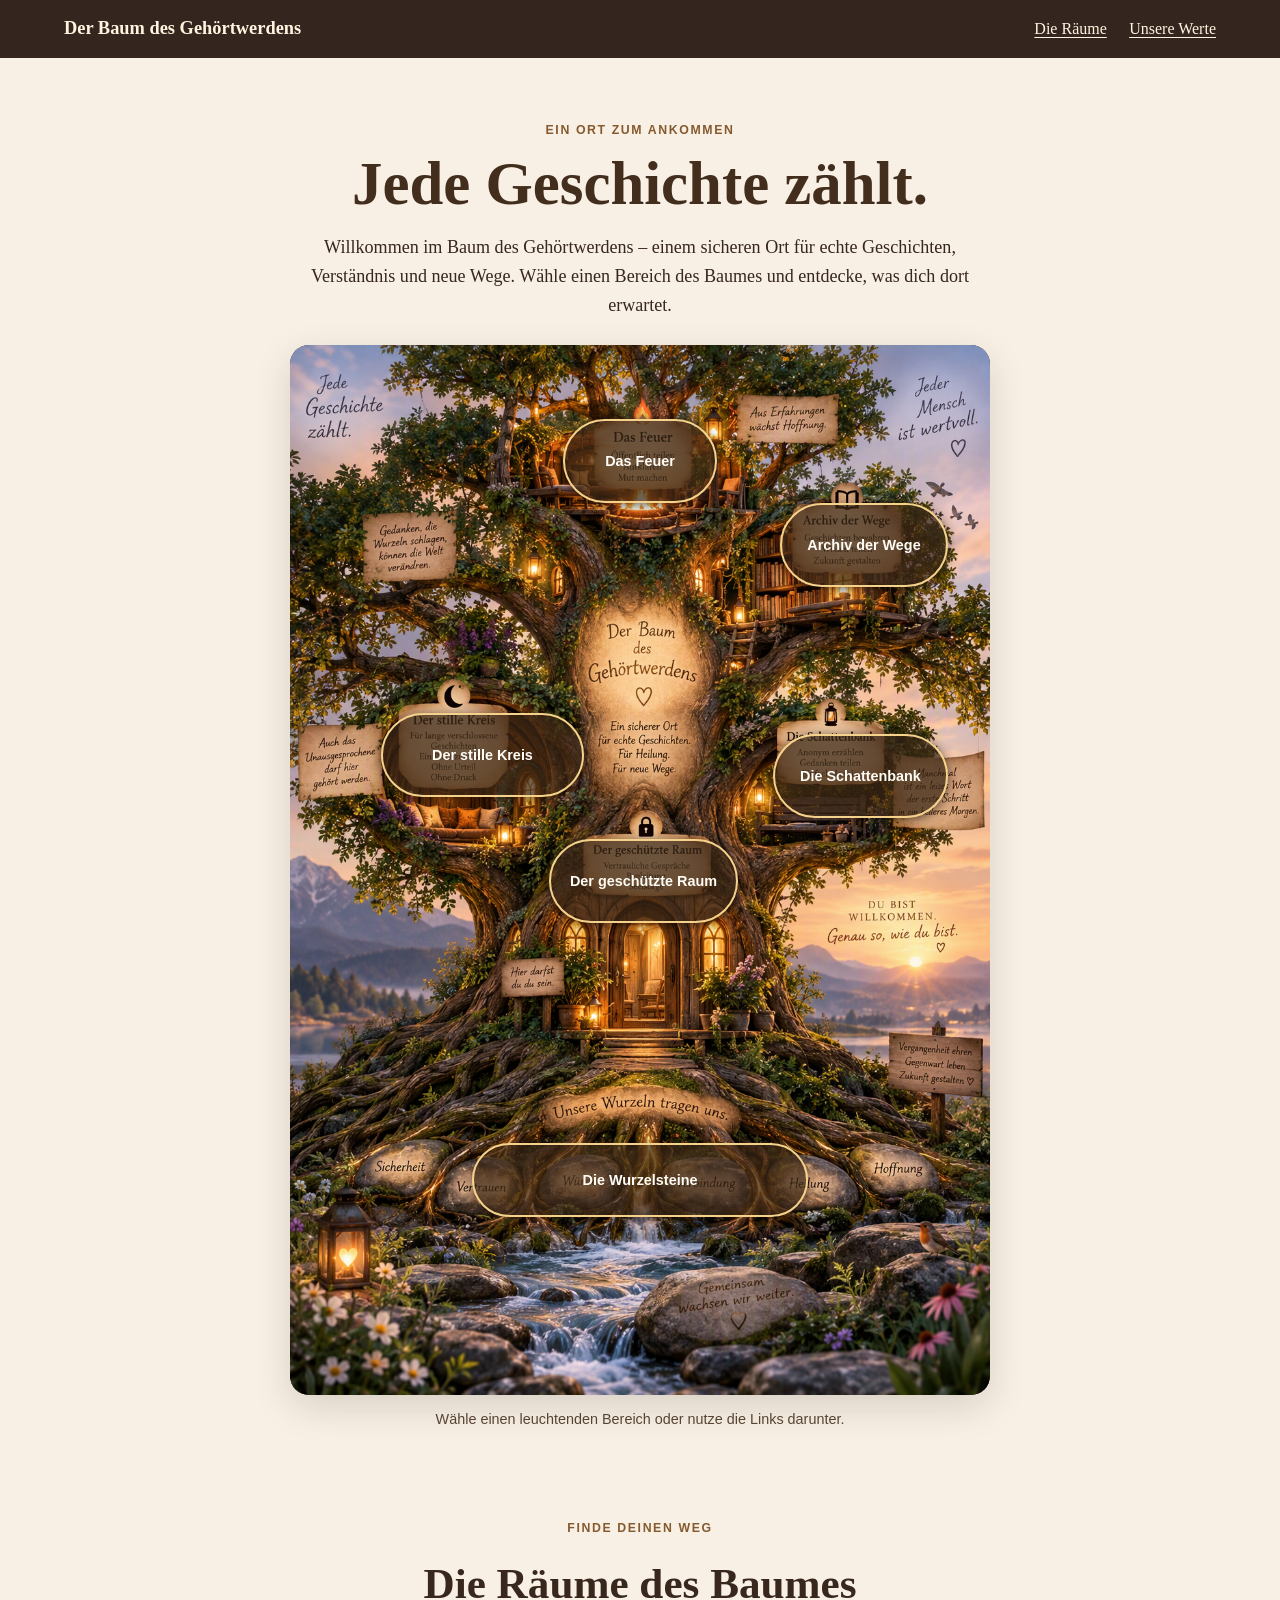
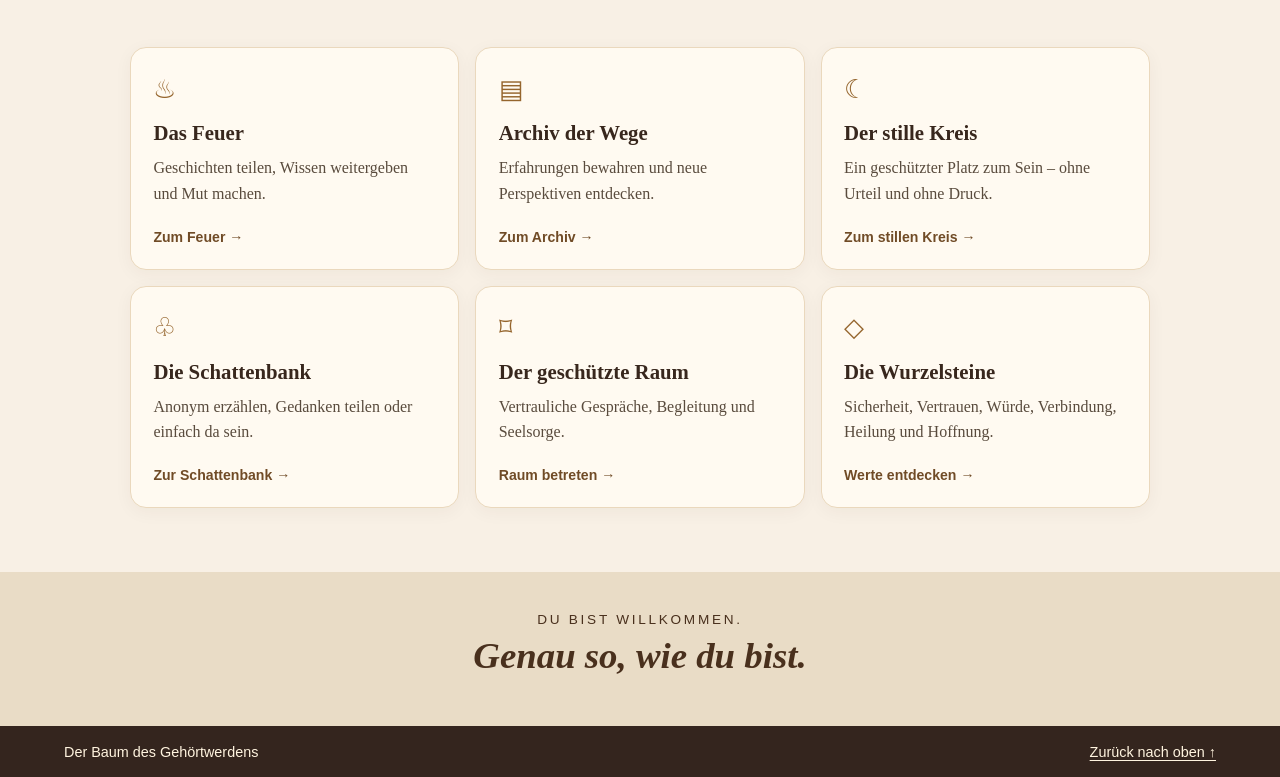
==== index.html @ 28a7c9c2 "Deutsche interaktive Landingpage mit Räumen erstellen" ====
<!doctype html>
<html lang="de">
<head>
  <meta charset="utf-8">
  <meta name="viewport" content="width=device-width, initial-scale=1">
  <meta name="theme-color" content="#3c281c">
  <meta name="description" content="Ein sicherer Ort für echte Geschichten, Heilung und neue Wege. Willkommen im Baum des Gehörtwerdens.">
  <title>Der Baum des Gehörtwerdens – Willkommen</title>
  <link rel="stylesheet" href="styles.css">
  <script src="script.js" defer></script>
</head>
<body>
  <a class="sprunglink" href="#hauptinhalt">Direkt zum Inhalt springen</a>
  <header class="kopf">
    <a class="marke" href="index.html" aria-label="Startseite – Der Baum des Gehörtwerdens">Der Baum des Gehörtwerdens</a>
    <nav aria-label="Hauptnavigation">
      <a href="#raeume">Die Räume</a>
      <a href="wurzelsteine/index.html">Unsere Werte</a>
    </nav>
  </header>
  <main id="hauptinhalt">
    <section class="einstieg" aria-labelledby="seitentitel">
      <p class="willkommen">Ein Ort zum Ankommen</p>
      <h1 id="seitentitel">Jede Geschichte zählt.</h1>
      <p class="einstiegstext">Willkommen im Baum des Gehörtwerdens – einem sicheren Ort für echte Geschichten, Verständnis und neue Wege. Wähle einen Bereich des Baumes und entdecke, was dich dort erwartet.</p>
    </section>

    <section class="baumabschnitt" aria-label="Interaktive Karte des Baumes">
      <div class="baumrahmen">
        <img class="baumbild" src="Baum%20des%20Geh%C3%B6rtwerdens.png" alt="Ein leuchtender alter Baum mit Feuerstelle, Bücherarchiv, gemütlichen Rückzugsorten und Wurzelsteinen an einem Bach. Im Bild stehen einladende Worte über Geschichten, Vertrauen, Heilung und Gemeinschaft.">
        <a class="heisspunkt feuer" href="feuer/index.html" aria-label="Das Feuer – zum Teilen und Aufklären"><span>Das Feuer</span></a>
        <a class="heisspunkt archiv" href="archiv/index.html" aria-label="Archiv der Wege – Geschichten bewahren"><span>Archiv der Wege</span></a>
        <a class="heisspunkt kreis" href="stiller-kreis/index.html" aria-label="Der stille Kreis – ein Platz zum Sein"><span>Der stille Kreis</span></a>
        <a class="heisspunkt schattenbank" href="schattenbank/index.html" aria-label="Die Schattenbank – anonym erzählen"><span>Die Schattenbank</span></a>
        <a class="heisspunkt geschuetzter-raum" href="geschuetzter-raum/index.html" aria-label="Der geschützte Raum – vertrauliche Gespräche"><span>Der geschützte Raum</span></a>
        <a class="heisspunkt wurzeln" href="wurzelsteine/index.html" aria-label="Die Wurzelsteine – unsere gemeinsamen Werte"><span>Die Wurzelsteine</span></a>
      </div>
      <p class="bildhinweis">Wähle einen leuchtenden Bereich oder nutze die Links darunter.</p>
    </section>

    <section class="raeume" id="raeume" aria-labelledby="raeume-titel">
      <p class="willkommen">Finde deinen Weg</p>
      <h2 id="raeume-titel">Die Räume des Baumes</h2>
      <div class="kartenraster">
        <a class="raumkarte" href="feuer/index.html"><span class="symbol" aria-hidden="true">♨</span><h3>Das Feuer</h3><p>Geschichten teilen, Wissen weitergeben und Mut machen.</p><span class="weiter">Zum Feuer <span aria-hidden="true">→</span></span></a>
        <a class="raumkarte" href="archiv/index.html"><span class="symbol" aria-hidden="true">▤</span><h3>Archiv der Wege</h3><p>Erfahrungen bewahren und neue Perspektiven entdecken.</p><span class="weiter">Zum Archiv <span aria-hidden="true">→</span></span></a>
        <a class="raumkarte" href="stiller-kreis/index.html"><span class="symbol" aria-hidden="true">☾</span><h3>Der stille Kreis</h3><p>Ein geschützter Platz zum Sein – ohne Urteil und ohne Druck.</p><span class="weiter">Zum stillen Kreis <span aria-hidden="true">→</span></span></a>
        <a class="raumkarte" href="schattenbank/index.html"><span class="symbol" aria-hidden="true">♧</span><h3>Die Schattenbank</h3><p>Anonym erzählen, Gedanken teilen oder einfach da sein.</p><span class="weiter">Zur Schattenbank <span aria-hidden="true">→</span></span></a>
        <a class="raumkarte" href="geschuetzter-raum/index.html"><span class="symbol" aria-hidden="true">⌑</span><h3>Der geschützte Raum</h3><p>Vertrauliche Gespräche, Begleitung und Seelsorge.</p><span class="weiter">Raum betreten <span aria-hidden="true">→</span></span></a>
        <a class="raumkarte" href="wurzelsteine/index.html"><span class="symbol" aria-hidden="true">◇</span><h3>Die Wurzelsteine</h3><p>Sicherheit, Vertrauen, Würde, Verbindung, Heilung und Hoffnung.</p><span class="weiter">Werte entdecken <span aria-hidden="true">→</span></span></a>
      </div>
    </section>
    <section class="schlusswort" aria-label="Einladung"><p>Du bist willkommen.</p><strong>Genau so, wie du bist.</strong></section>
  </main>
  <footer class="fuss"><p>Der Baum des Gehörtwerdens</p><a href="#hauptinhalt">Zurück nach oben ↑</a></footer>
</body>
</html>
---- styles.css ----
:root{color-scheme:light;--dunkel:#38271d;--braun:#694329;--gold:#d9a85d;--creme:#fff6e8;--papier:#f6ead7;--gruen:#354332;--schatten:0 12px 36px #27170e25}*{box-sizing:border-box}html{scroll-behavior:smooth}body{margin:0;background:#f8f0e5;color:var(--dunkel);font-family:Georgia,'Times New Roman',serif;line-height:1.6}.sprunglink{position:absolute;left:1rem;top:-5rem;background:white;color:#21160f;padding:.7rem 1rem;z-index:20}.sprunglink:focus{top:1rem}.kopf{display:flex;justify-content:space-between;align-items:center;gap:1rem;padding:.9rem clamp(1rem,5vw,4rem);background:#34251e;color:#fff4df}.marke{font-weight:bold;font-size:1.15rem;color:inherit;text-decoration:none}.kopf nav{display:flex;gap:1.4rem}.kopf nav a,.fuss a{color:inherit;text-underline-offset:.2em}.kopf a:focus-visible,.fuss a:focus-visible{outline:3px solid #f1c979;outline-offset:4px}.einstieg{text-align:center;max-width:760px;margin:0 auto;padding:3.2rem 1.25rem 1.6rem}.willkommen{color:#855a2e;letter-spacing:.13em;text-transform:uppercase;font:700 .77rem/1.4 Arial,sans-serif}.einstieg h1{font-size:clamp(2rem,5vw,3.8rem);line-height:1.08;margin:.45rem 0 1rem;color:#432e1e}.einstiegstext{font-size:1.13rem;max-width:660px;margin:auto}.baumabschnitt{max-width:900px;margin:0 auto;padding:0 1rem}.baumrahmen{position:relative;width:min(100%,700px);margin:0 auto;overflow:hidden;border-radius:1.2rem;box-shadow:var(--schatten);background:#34251e}.baumbild{display:block;width:100%;height:auto}.heisspunkt{position:absolute;display:flex;align-items:center;justify-content:center;text-align:center;padding:.3rem;color:#fffdf6;background:#3a2615b8;border:2px solid #f5d28b;border-radius:999px;text-decoration:none;font:bold clamp(.55rem,1.4vw,.9rem)/1.15 Arial,sans-serif;box-shadow:0 2px 12px #160c08aa;transition:transform .2s ease,background-color .2s ease,box-shadow .2s ease}.heisspunkt span{max-width:100%}.heisspunkt:hover{transform:scale(1.09);background:#765024ed;box-shadow:0 0 0 5px #ffe4a155,0 5px 16px #160c08aa}.heisspunkt:focus-visible{outline:4px solid white;outline-offset:3px;background:#563817}.feuer{left:39%;top:7%;width:22%;height:8%}.archiv{left:70%;top:15%;width:24%;height:8%}.kreis{left:13%;top:35%;width:29%;height:8%}.schattenbank{left:69%;top:37%;width:25%;height:8%}.geschuetzter-raum{left:37%;top:47%;width:27%;height:8%}.wurzeln{left:26%;top:76%;width:48%;height:7%}.bildhinweis{text-align:center;color:#594735;font: .9rem Arial,sans-serif;margin:1rem 0 3rem}.raeume{max-width:1100px;margin:0 auto;padding:2rem clamp(1rem,4vw,2.5rem) 4rem}.raeume>.willkommen,.raeume>h2{text-align:center}.raeume h2{font-size:clamp(1.8rem,4vw,2.7rem);margin:.3rem 0 1.8rem}.kartenraster{display:grid;grid-template-columns:repeat(3,minmax(0,1fr));gap:1rem}.raumkarte{display:block;padding:1.35rem 1.4rem 1.2rem;background:#fffaf1;border:1px solid #ead8bd;border-radius:1rem;box-shadow:0 4px 18px #3a26140c;color:inherit;text-decoration:none;transition:transform .2s ease,box-shadow .2s ease,border-color .2s ease}.raumkarte:hover{transform:translateY(-4px);border-color:#c49a5b;box-shadow:var(--schatten)}.raumkarte:focus-visible{outline:3px solid #79542d;outline-offset:3px}.symbol{font-size:1.6rem;color:#95652d}.raumkarte h3{margin:.35rem 0;font-size:1.3rem}.raumkarte p{margin:.3rem 0 1.1rem;color:#594b3d}.weiter{font:700 .88rem Arial,sans-serif;color:#704b26}.schlusswort{text-align:center;background:#e9dcc6;padding:2.5rem 1rem;color:#49301d}.schlusswort p{margin:0;font: .85rem Arial,sans-serif;letter-spacing:.2em;text-transform:uppercase}.schlusswort strong{display:block;font-size:clamp(1.5rem,4vw,2.3rem);font-style:italic}.fuss{background:#34251e;color:#fff4df;display:flex;justify-content:space-between;align-items:center;gap:1rem;padding:1.1rem clamp(1rem,5vw,4rem);font: .9rem Arial,sans-serif}.fuss p{margin:0}.unterseite{min-height:75vh}.sisu{max-width:760px;margin:0 auto;padding:3rem 1.25rem 5rem}.sisu h1{font-size:clamp(2.2rem,6vw,4rem);line-height:1.1;margin:.3rem 0 1rem}.sisu .lead{font-size:1.25rem}.sisu h2{margin-top:2rem}.hinweis{background:#fffaf1;border-left:4px solid #c18b42;padding:1rem 1.2rem;border-radius:.2rem .8rem .8rem .2rem}.ruecklink{display:inline-block;margin-top:1.6rem;color:#67451f;font-weight:bold;text-underline-offset:.2em}.ruecklink:focus-visible{outline:3px solid #79542d;outline-offset:4px}@media(max-width:760px){.kartenraster{grid-template-columns:repeat(2,minmax(0,1fr))}.kopf{align-items:flex-start}.kopf nav{gap:.8rem;font-size:.92rem}.baumrahmen{border-radius:.7rem}.einstieg{padding-top:2.3rem}}@media(max-width:480px){.kopf{display:block}.kopf nav{margin-top:.45rem}.kartenraster{grid-template-columns:1fr}.einstiegstext{font-size:1rem}.heisspunkt{border-width:1px;padding:.18rem}.fuss{align-items:flex-start;flex-direction:column}}@media(prefers-reduced-motion:reduce){*,*::before,*::after{scroll-behavior:auto!important;transition:none!important}}
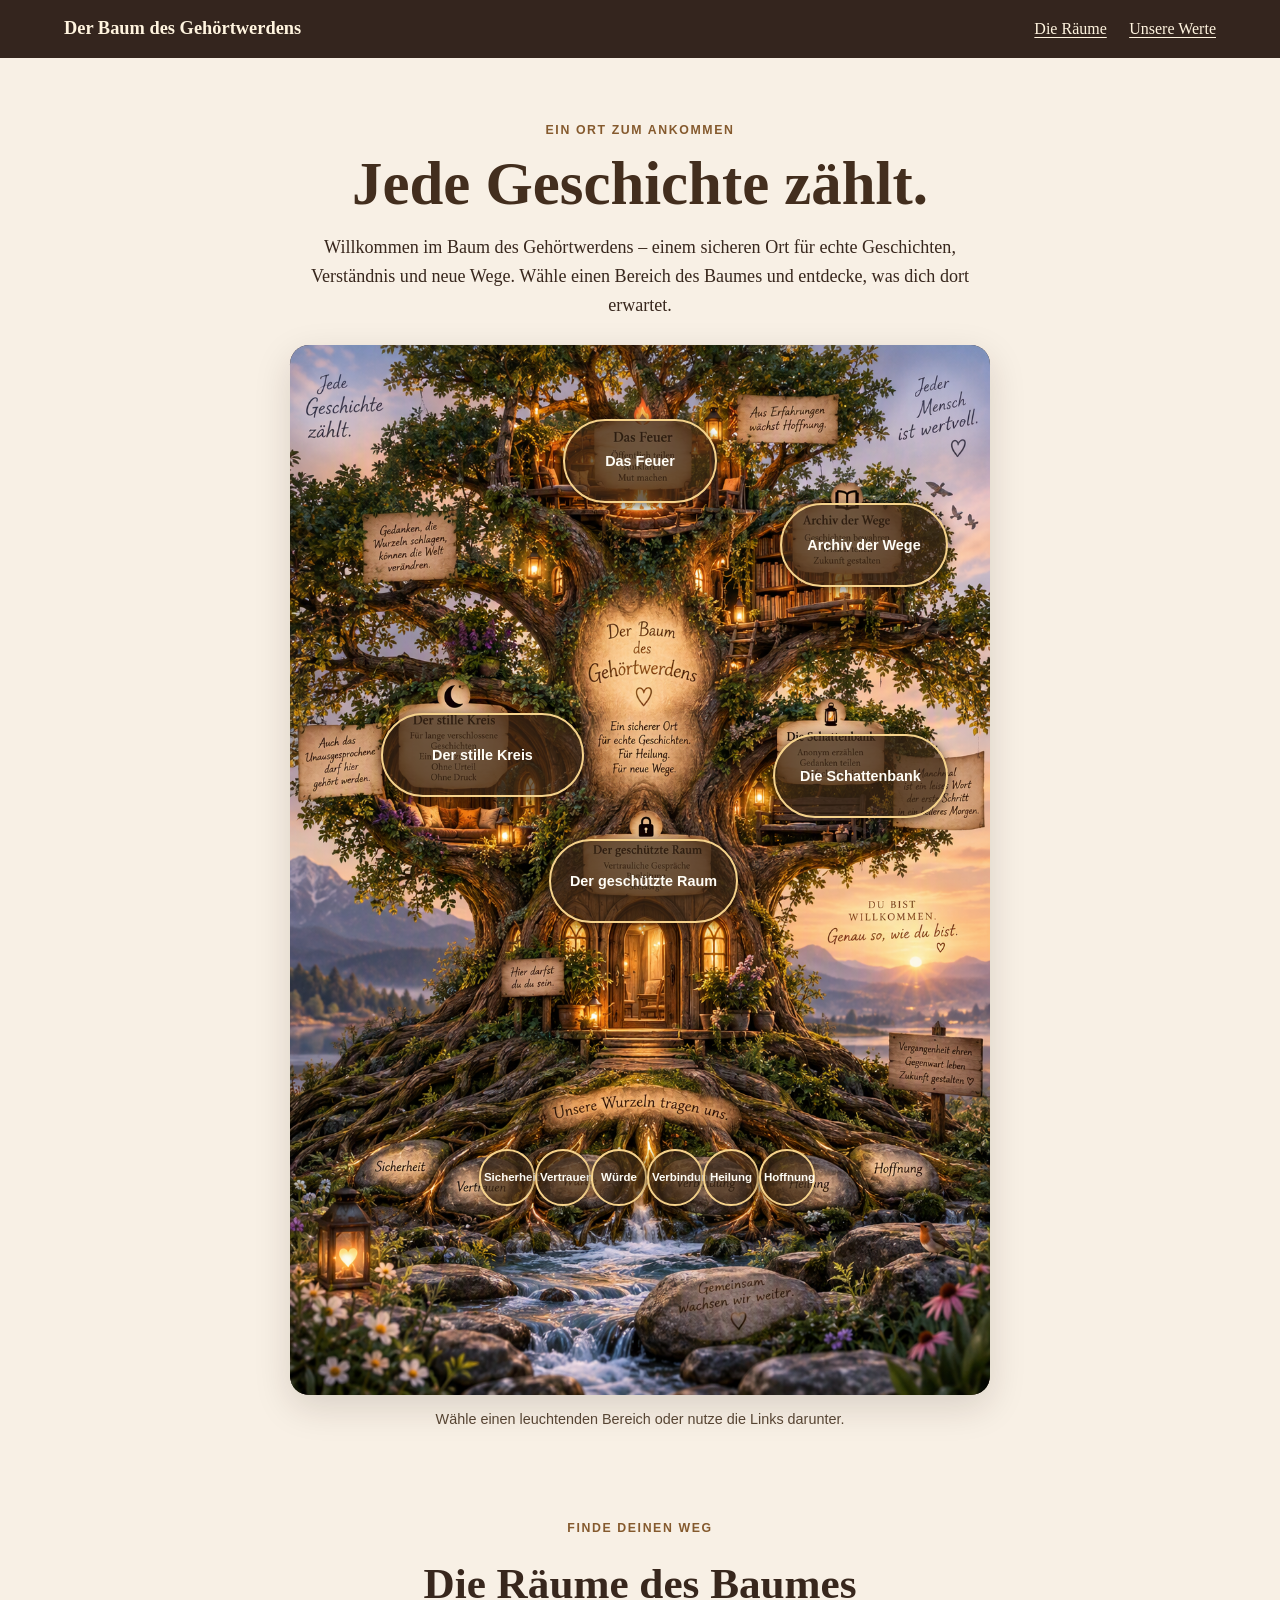
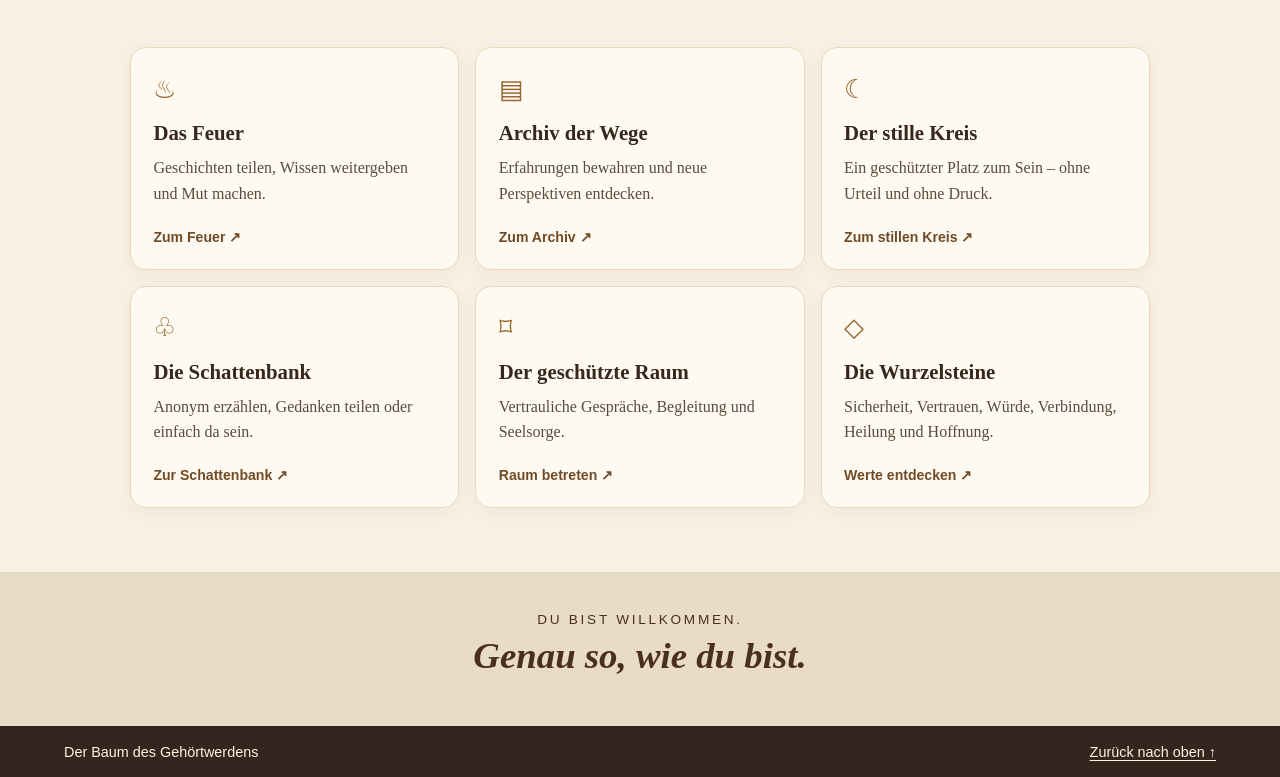
==== commit 86d22939: "Replace Wurzelsteine hotspot with six individual links" ====
--- a/index.html
+++ b/index.html
@@ -27,13 +27,18 @@
 
     <section class="baumabschnitt" aria-label="Interaktive Karte des Baumes">
       <div class="baumrahmen">
-        <img class="baumbild" src="Baum%20des%20Geh%C3%B6rtwerdens.png" alt="Ein leuchtender alter Baum mit Feuerstelle, Bücherarchiv, gemütlichen Rückzugsorten und Wurzelsteinen an einem Bach. Im Bild stehen einladende Worte über Geschichten, Vertrauen, Heilung und Gemeinschaft.">
+        <img class="baumbild" src="Baum%20des%20Geh%C3%B6rtwerdens.png" alt="Ein leuchtender alter Baum mit Feuerstelle, Bücherarchiv, gemütlichen Rückzugsorten und sechs Wurzelsteinen an einem Bach. Im Bild stehen einladende Worte über Geschichten, Vertrauen, Heilung und Gemeinschaft.">
         <a class="heisspunkt feuer" href="feuer/index.html" aria-label="Das Feuer – zum Teilen und Aufklären"><span>Das Feuer</span></a>
         <a class="heisspunkt archiv" href="archiv/index.html" aria-label="Archiv der Wege – Geschichten bewahren"><span>Archiv der Wege</span></a>
         <a class="heisspunkt kreis" href="stiller-kreis/index.html" aria-label="Der stille Kreis – ein Platz zum Sein"><span>Der stille Kreis</span></a>
         <a class="heisspunkt schattenbank" href="schattenbank/index.html" aria-label="Die Schattenbank – anonym erzählen"><span>Die Schattenbank</span></a>
         <a class="heisspunkt geschuetzter-raum" href="geschuetzter-raum/index.html" aria-label="Der geschützte Raum – vertrauliche Gespräche"><span>Der geschützte Raum</span></a>
-        <a class="heisspunkt wurzeln" href="wurzelsteine/index.html" aria-label="Die Wurzelsteine – unsere gemeinsamen Werte"><span>Die Wurzelsteine</span></a>
+        <a class="heisspunkt wurzelstein wurzelstein-sicherheit" href="sicherheit/" aria-label="Sicherheit – zum Wurzelstein Sicherheit"><span>Sicherheit</span></a>
+        <a class="heisspunkt wurzelstein wurzelstein-vertrauen" href="vertrauen/" aria-label="Vertrauen – zum Wurzelstein Vertrauen"><span>Vertrauen</span></a>
+        <a class="heisspunkt wurzelstein wurzelstein-wuerde" href="wuerde/" aria-label="Würde – zum Wurzelstein Würde"><span>Würde</span></a>
+        <a class="heisspunkt wurzelstein wurzelstein-verbindung" href="verbindung/" aria-label="Verbindung – zum Wurzelstein Verbindung"><span>Verbindung</span></a>
+        <a class="heisspunkt wurzelstein wurzelstein-heilung" href="heilung/" aria-label="Heilung – zum Wurzelstein Heilung"><span>Heilung</span></a>
+        <a class="heisspunkt wurzelstein wurzelstein-hoffnung" href="hoffnung/" aria-label="Hoffnung – zum Wurzelstein Hoffnung"><span>Hoffnung</span></a>
       </div>
       <p class="bildhinweis">Wähle einen leuchtenden Bereich oder nutze die Links darunter.</p>
     </section>
@@ -42,12 +47,12 @@
       <p class="willkommen">Finde deinen Weg</p>
       <h2 id="raeume-titel">Die Räume des Baumes</h2>
       <div class="kartenraster">
-        <a class="raumkarte" href="feuer/index.html"><span class="symbol" aria-hidden="true">♨</span><h3>Das Feuer</h3><p>Geschichten teilen, Wissen weitergeben und Mut machen.</p><span class="weiter">Zum Feuer <span aria-hidden="true">→</span></span></a>
-        <a class="raumkarte" href="archiv/index.html"><span class="symbol" aria-hidden="true">▤</span><h3>Archiv der Wege</h3><p>Erfahrungen bewahren und neue Perspektiven entdecken.</p><span class="weiter">Zum Archiv <span aria-hidden="true">→</span></span></a>
-        <a class="raumkarte" href="stiller-kreis/index.html"><span class="symbol" aria-hidden="true">☾</span><h3>Der stille Kreis</h3><p>Ein geschützter Platz zum Sein – ohne Urteil und ohne Druck.</p><span class="weiter">Zum stillen Kreis <span aria-hidden="true">→</span></span></a>
-        <a class="raumkarte" href="schattenbank/index.html"><span class="symbol" aria-hidden="true">♧</span><h3>Die Schattenbank</h3><p>Anonym erzählen, Gedanken teilen oder einfach da sein.</p><span class="weiter">Zur Schattenbank <span aria-hidden="true">→</span></span></a>
-        <a class="raumkarte" href="geschuetzter-raum/index.html"><span class="symbol" aria-hidden="true">⌑</span><h3>Der geschützte Raum</h3><p>Vertrauliche Gespräche, Begleitung und Seelsorge.</p><span class="weiter">Raum betreten <span aria-hidden="true">→</span></span></a>
-        <a class="raumkarte" href="wurzelsteine/index.html"><span class="symbol" aria-hidden="true">◇</span><h3>Die Wurzelsteine</h3><p>Sicherheit, Vertrauen, Würde, Verbindung, Heilung und Hoffnung.</p><span class="weiter">Werte entdecken <span aria-hidden="true">→</span></span></a>
+        <a class="raumkarte" href="feuer/index.html"><span class="symbol" aria-hidden="true">♨</span><h3>Das Feuer</h3><p>Geschichten teilen, Wissen weitergeben und Mut machen.</p><span class="weiter">Zum Feuer <span aria-hidden="true">↗</span></span></a>
+        <a class="raumkarte" href="archiv/index.html"><span class="symbol" aria-hidden="true">▤</span><h3>Archiv der Wege</h3><p>Erfahrungen bewahren und neue Perspektiven entdecken.</p><span class="weiter">Zum Archiv <span aria-hidden="true">↗</span></span></a>
+        <a class="raumkarte" href="stiller-kreis/index.html"><span class="symbol" aria-hidden="true">☾</span><h3>Der stille Kreis</h3><p>Ein geschützter Platz zum Sein – ohne Urteil und ohne Druck.</p><span class="weiter">Zum stillen Kreis <span aria-hidden="true">↗</span></span></a>
+        <a class="raumkarte" href="schattenbank/index.html"><span class="symbol" aria-hidden="true">♧</span><h3>Die Schattenbank</h3><p>Anonym erzählen, Gedanken teilen oder einfach da sein.</p><span class="weiter">Zur Schattenbank <span aria-hidden="true">↗</span></span></a>
+        <a class="raumkarte" href="geschuetzter-raum/index.html"><span class="symbol" aria-hidden="true">⌑</span><h3>Der geschützte Raum</h3><p>Vertrauliche Gespräche, Begleitung und Seelsorge.</p><span class="weiter">Raum betreten <span aria-hidden="true">↗</span></span></a>
+        <a class="raumkarte" href="wurzelsteine/index.html"><span class="symbol" aria-hidden="true">◇</span><h3>Die Wurzelsteine</h3><p>Sicherheit, Vertrauen, Würde, Verbindung, Heilung und Hoffnung.</p><span class="weiter">Werte entdecken <span aria-hidden="true">↗</span></span></a>
       </div>
     </section>
     <section class="schlusswort" aria-label="Einladung"><p>Du bist willkommen.</p><strong>Genau so, wie du bist.</strong></section>
--- a/styles.css
+++ b/styles.css
@@ -1 +1 @@
-:root{color-scheme:light;--dunkel:#38271d;--braun:#694329;--gold:#d9a85d;--creme:#fff6e8;--papier:#f6ead7;--gruen:#354332;--schatten:0 12px 36px #27170e25}*{box-sizing:border-box}html{scroll-behavior:smooth}body{margin:0;background:#f8f0e5;color:var(--dunkel);font-family:Georgia,'Times New Roman',serif;line-height:1.6}.sprunglink{position:absolute;left:1rem;top:-5rem;background:white;color:#21160f;padding:.7rem 1rem;z-index:20}.sprunglink:focus{top:1rem}.kopf{display:flex;justify-content:space-between;align-items:center;gap:1rem;padding:.9rem clamp(1rem,5vw,4rem);background:#34251e;color:#fff4df}.marke{font-weight:bold;font-size:1.15rem;color:inherit;text-decoration:none}.kopf nav{display:flex;gap:1.4rem}.kopf nav a,.fuss a{color:inherit;text-underline-offset:.2em}.kopf a:focus-visible,.fuss a:focus-visible{outline:3px solid #f1c979;outline-offset:4px}.einstieg{text-align:center;max-width:760px;margin:0 auto;padding:3.2rem 1.25rem 1.6rem}.willkommen{color:#855a2e;letter-spacing:.13em;text-transform:uppercase;font:700 .77rem/1.4 Arial,sans-serif}.einstieg h1{font-size:clamp(2rem,5vw,3.8rem);line-height:1.08;margin:.45rem 0 1rem;color:#432e1e}.einstiegstext{font-size:1.13rem;max-width:660px;margin:auto}.baumabschnitt{max-width:900px;margin:0 auto;padding:0 1rem}.baumrahmen{position:relative;width:min(100%,700px);margin:0 auto;overflow:hidden;border-radius:1.2rem;box-shadow:var(--schatten);background:#34251e}.baumbild{display:block;width:100%;height:auto}.heisspunkt{position:absolute;display:flex;align-items:center;justify-content:center;text-align:center;padding:.3rem;color:#fffdf6;background:#3a2615b8;border:2px solid #f5d28b;border-radius:999px;text-decoration:none;font:bold clamp(.55rem,1.4vw,.9rem)/1.15 Arial,sans-serif;box-shadow:0 2px 12px #160c08aa;transition:transform .2s ease,background-color .2s ease,box-shadow .2s ease}.heisspunkt span{max-width:100%}.heisspunkt:hover{transform:scale(1.09);background:#765024ed;box-shadow:0 0 0 5px #ffe4a155,0 5px 16px #160c08aa}.heisspunkt:focus-visible{outline:4px solid white;outline-offset:3px;background:#563817}.feuer{left:39%;top:7%;width:22%;height:8%}.archiv{left:70%;top:15%;width:24%;height:8%}.kreis{left:13%;top:35%;width:29%;height:8%}.schattenbank{left:69%;top:37%;width:25%;height:8%}.geschuetzter-raum{left:37%;top:47%;width:27%;height:8%}.wurzeln{left:26%;top:76%;width:48%;height:7%}.bildhinweis{text-align:center;color:#594735;font: .9rem Arial,sans-serif;margin:1rem 0 3rem}.raeume{max-width:1100px;margin:0 auto;padding:2rem clamp(1rem,4vw,2.5rem) 4rem}.raeume>.willkommen,.raeume>h2{text-align:center}.raeume h2{font-size:clamp(1.8rem,4vw,2.7rem);margin:.3rem 0 1.8rem}.kartenraster{display:grid;grid-template-columns:repeat(3,minmax(0,1fr));gap:1rem}.raumkarte{display:block;padding:1.35rem 1.4rem 1.2rem;background:#fffaf1;border:1px solid #ead8bd;border-radius:1rem;box-shadow:0 4px 18px #3a26140c;color:inherit;text-decoration:none;transition:transform .2s ease,box-shadow .2s ease,border-color .2s ease}.raumkarte:hover{transform:translateY(-4px);border-color:#c49a5b;box-shadow:var(--schatten)}.raumkarte:focus-visible{outline:3px solid #79542d;outline-offset:3px}.symbol{font-size:1.6rem;color:#95652d}.raumkarte h3{margin:.35rem 0;font-size:1.3rem}.raumkarte p{margin:.3rem 0 1.1rem;color:#594b3d}.weiter{font:700 .88rem Arial,sans-serif;color:#704b26}.schlusswort{text-align:center;background:#e9dcc6;padding:2.5rem 1rem;color:#49301d}.schlusswort p{margin:0;font: .85rem Arial,sans-serif;letter-spacing:.2em;text-transform:uppercase}.schlusswort strong{display:block;font-size:clamp(1.5rem,4vw,2.3rem);font-style:italic}.fuss{background:#34251e;color:#fff4df;display:flex;justify-content:space-between;align-items:center;gap:1rem;padding:1.1rem clamp(1rem,5vw,4rem);font: .9rem Arial,sans-serif}.fuss p{margin:0}.unterseite{min-height:75vh}.sisu{max-width:760px;margin:0 auto;padding:3rem 1.25rem 5rem}.sisu h1{font-size:clamp(2.2rem,6vw,4rem);line-height:1.1;margin:.3rem 0 1rem}.sisu .lead{font-size:1.25rem}.sisu h2{margin-top:2rem}.hinweis{background:#fffaf1;border-left:4px solid #c18b42;padding:1rem 1.2rem;border-radius:.2rem .8rem .8rem .2rem}.ruecklink{display:inline-block;margin-top:1.6rem;color:#67451f;font-weight:bold;text-underline-offset:.2em}.ruecklink:focus-visible{outline:3px solid #79542d;outline-offset:4px}@media(max-width:760px){.kartenraster{grid-template-columns:repeat(2,minmax(0,1fr))}.kopf{align-items:flex-start}.kopf nav{gap:.8rem;font-size:.92rem}.baumrahmen{border-radius:.7rem}.einstieg{padding-top:2.3rem}}@media(max-width:480px){.kopf{display:block}.kopf nav{margin-top:.45rem}.kartenraster{grid-template-columns:1fr}.einstiegstext{font-size:1rem}.heisspunkt{border-width:1px;padding:.18rem}.fuss{align-items:flex-start;flex-direction:column}}@media(prefers-reduced-motion:reduce){*,*::before,*::after{scroll-behavior:auto!important;transition:none!important}}
+:root{color-scheme:light;--dunkel:#38271d;--braun:#694329;--gold:#d9a85d;--creme:#fff6e8;--papier:#f6ead7;--gruen:#354332;--schatten:0 12px 36px #27170e25}*{box-sizing:border-box}html{scroll-behavior:smooth}body{margin:0;background:#f8f0e5;color:var(--dunkel);font-family:Georgia,'Times New Roman',serif;line-height:1.6}.sprunglink{position:absolute;left:1rem;top:-5rem;background:white;color:#21160f;padding:.7rem 1rem;z-index:20}.sprunglink:focus{top:1rem}.kopf{display:flex;justify-content:space-between;align-items:center;gap:1rem;padding:.9rem clamp(1rem,5vw,4rem);background:#34251e;color:#fff4df}.marke{font-weight:bold;font-size:1.15rem;color:inherit;text-decoration:none}.kopf nav{display:flex;gap:1.4rem}.kopf a,.fuss a{color:inherit;text-underline-offset:.2em}.kopf a:focus-visible,.fuss a:focus-visible{outline:3px solid #f1c979;outline-offset:4px}.einstieg{text-align:center;max-width:760px;margin:0 auto;padding:3.2rem 1.25rem 1.6rem}.willkommen{color:#855a2e;letter-spacing:.13em;text-transform:uppercase;font:700 .77rem/1.4 Arial,sans-serif}.einstieg h1{font-size:clamp(2rem,5vw,3.8rem);line-height:1.08;margin:.45rem 0 1rem;color:#432e1e}.einstiegstext{font-size:1.13rem;max-width:660px;margin:auto}.baumabschnitt{max-width:900px;margin:0 auto;padding:0 1rem}.baumrahmen{position:relative;width:min(100%,700px);margin:0 auto;overflow:hidden;border-radius:1.2rem;box-shadow:var(--schatten);background:#34251e}.baumbild{display:block;width:100%;height:auto}.heisspunkt{position:absolute;display:flex;align-items:center;justify-content:center;text-align:center;padding:.3rem;color:#fffdf6;background:#3a2615b8;border:2px solid #f5d28b;border-radius:999px;text-decoration:none;font:bold clamp(.55rem,1.4vw,.9rem)/1.15 Arial,sans-serif;box-shadow:0 2px 12px #160c08aa;transition:transform .2s ease,background-color .2s ease,box-shadow .2s ease}.heisspunkt span{max-width:100%}.heisspunkt:hover{transform:scale(1.09);background:#765024ed;box-shadow:0 0 0 5px #ffe4a155,0 5px 16px #160c08aa}.heisspunkt:focus-visible{outline:4px solid white;outline-offset:3px;background:#563817}.feuer{left:39%;top:7%;width:22%;height:8%}.archiv{left:70%;top:15%;width:24%;height:8%}.kreis{left:13%;top:35%;width:29%;height:8%}.schattenbank{left:69%;top:37%;width:25%;height:8%}.geschuetzter-raum{left:37%;top:47%;width:27%;height:8%}.wurzelstein{top:76.5%;width:8%;height:5.5%;padding:.12rem .18rem;font-size:clamp(.48rem,1.05vw,.72rem);line-height:1.05}.wurzelstein-sicherheit{left:27%}.wurzelstein-vertrauen{left:35%}.wurzelstein-wuerde{left:43%}.wurzelstein-verbindung{left:51%}.wurzelstein-heilung{left:59%}.wurzelstein-hoffnung{left:67%}.bildhinweis{text-align:center;color:#594735;font:.9rem Arial,sans-serif;margin:1rem 0 3rem}.raeume{max-width:1100px;margin:0 auto;padding:2rem clamp(1rem,4vw,2.5rem) 4rem}.raeume>.willkommen,.raeume>h2{text-align:center}.raeume h2{font-size:clamp(1.8rem,4vw,2.7rem);margin:.3rem 0 1.8rem}.kartenraster{display:grid;grid-template-columns:repeat(3,minmax(0,1fr));gap:1rem}.raumkarte{display:block;padding:1.35rem 1.4rem 1.2rem;background:#fffaf1;border:1px solid #ead8bd;border-radius:1rem;box-shadow:0 4px 18px #3a26140c;color:inherit;text-decoration:none;transition:transform .2s ease,box-shadow .2s ease,border-color .2s ease}.raumkarte:hover{transform:translateY(-4px);border-color:#c49a5b;box-shadow:var(--schatten)}.raumkarte:focus-visible{outline:3px solid #79542d;outline-offset:3px}.symbol{font-size:1.6rem;color:#95652d}.raumkarte h3{margin:.35rem 0;font-size:1.3rem}.raumkarte p{margin:.3rem 0 1.1rem;color:#594b3d}.weiter{font:700 .88rem Arial,sans-serif;color:#704b26}.schlusswort{text-align:center;background:#e9dcc6;padding:2.5rem 1rem;color:#49301d}.schlusswort p{margin:0;font:.85rem Arial,sans-serif;letter-spacing:.2em;text-transform:uppercase}.schlusswort strong{display:block;font-size:clamp(1.5rem,4vw,2.3rem);font-style:italic}.fuss{background:#34251e;color:#fff4df;display:flex;justify-content:space-between;align-items:center;gap:1rem;padding:1.1rem clamp(1rem,5vw,4rem);font:.9rem Arial,sans-serif}.fuss p{margin:0}.unterseite{min-height:75vh}.sisu{max-width:760px;margin:0 auto;padding:3rem 1.25rem 5rem}.sisu h1{font-size:clamp(2.2rem,6vw,4rem);line-height:1.1;margin:.3rem 0 1rem}.sisu .lead{font-size:1.25rem}.hinweis{background:#fffaf1;border-left:4px solid #c18b42;padding:1rem 1.2rem;border-radius:.2rem .8rem .8rem .2rem;margin:2rem 0}.ruecklink{display:inline-block;margin-top:1.6rem;color:#67451f;font-weight:bold;text-underline-offset:.2em}.ruecklink:focus-visible{outline:3px solid #79542d;outline-offset:4px}@media(max-width:760px){.kartenraster{grid-template-columns:repeat(2,minmax(0,1fr))}.kopf{align-items:flex-start}.kopf nav{gap:.8rem;font-size:.92rem}.baumrahmen{border-radius:.7rem}.einstieg{padding-top:2.3rem}}@media(max-width:480px){.kopf{display:block}.kopf nav{margin-top:.45rem}.kartenraster{grid-template-columns:1fr}.einstiegstext{font-size:1rem}.wurzelstein{width:8.2%;height:5%;border-width:1px;padding:.08rem;font-size:clamp(.4rem,1.8vw,.58rem)}.wurzelstein-sicherheit{left:26.8%}.wurzelstein-vertrauen{left:34.8%}.wurzelstein-wuerde{left:42.8%}.wurzelstein-verbindung{left:50.8%}.wurzelstein-heilung{left:58.8%}.wurzelstein-hoffnung{left:66.8%}.fuss{align-items:flex-start;flex-direction:column}}@media(prefers-reduced-motion:reduce){*,*::before,*::after{scroll-behavior:auto!important;transition:none!important}}
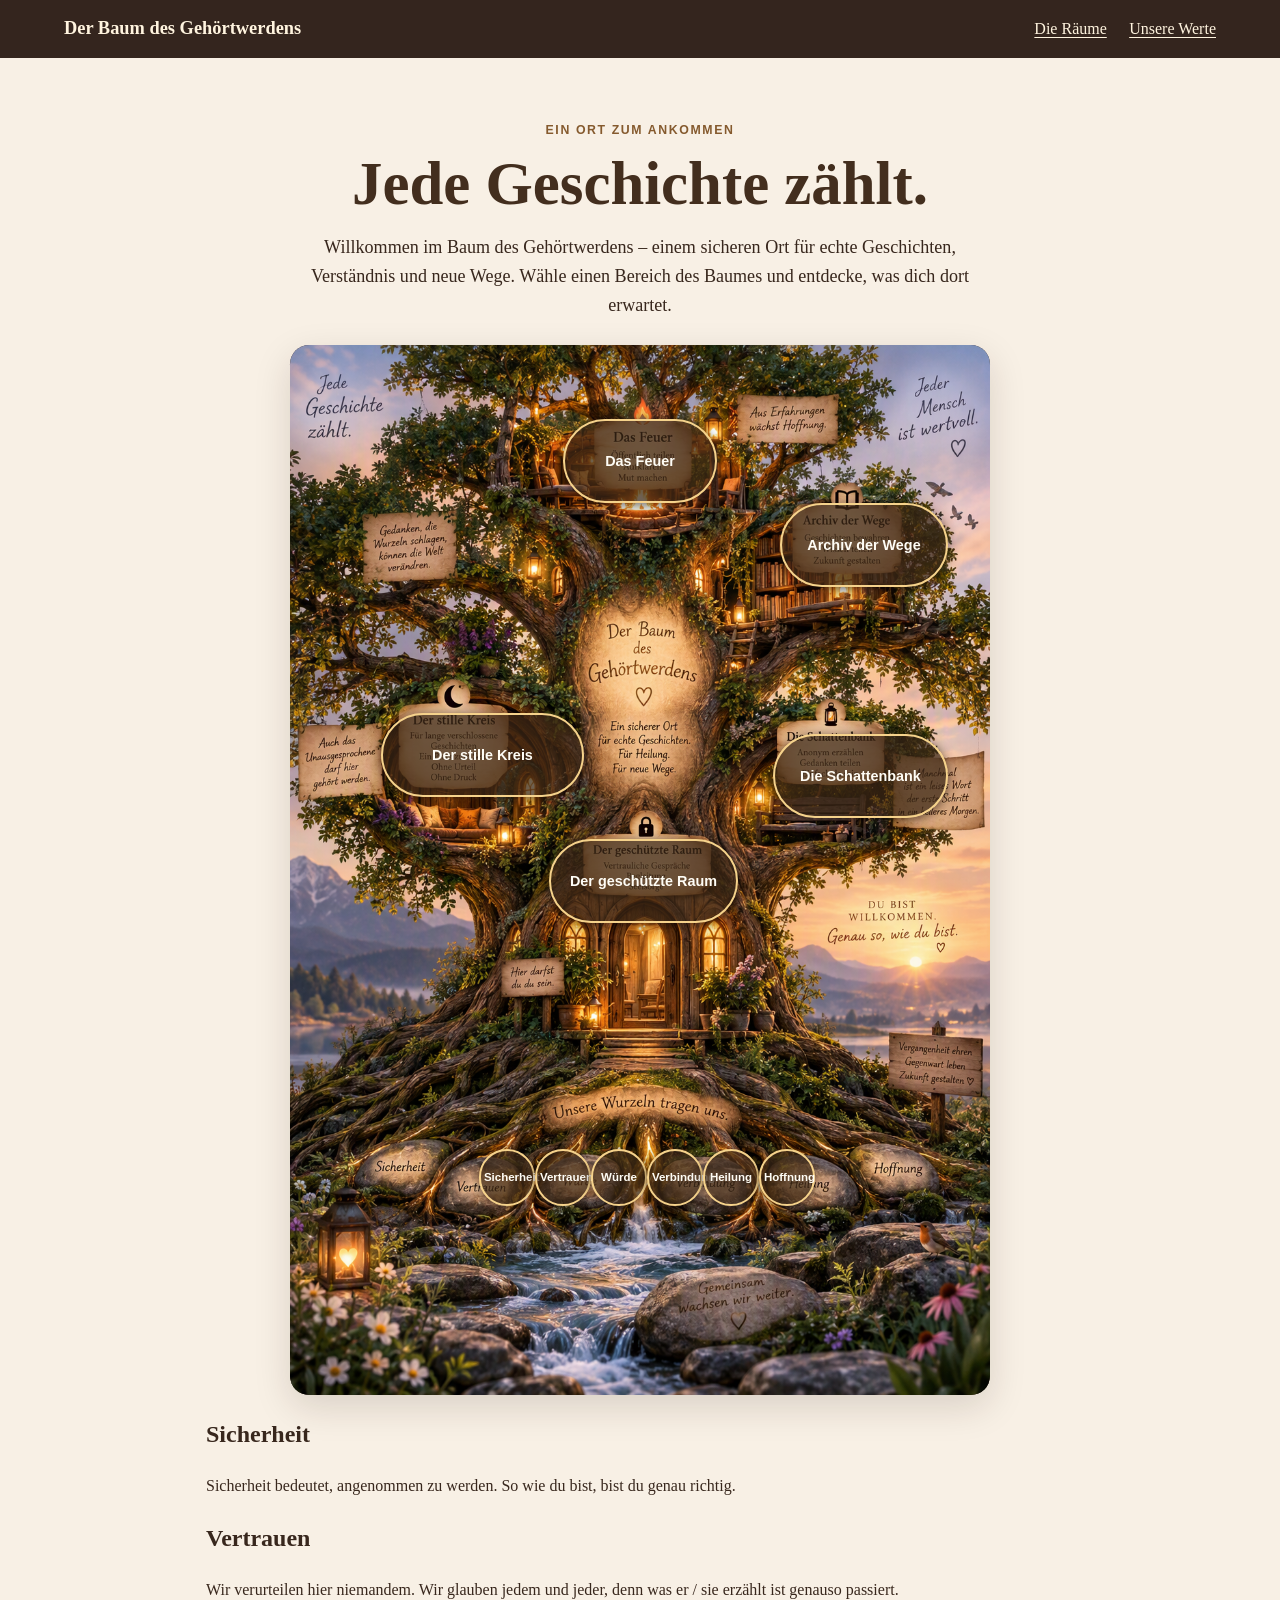
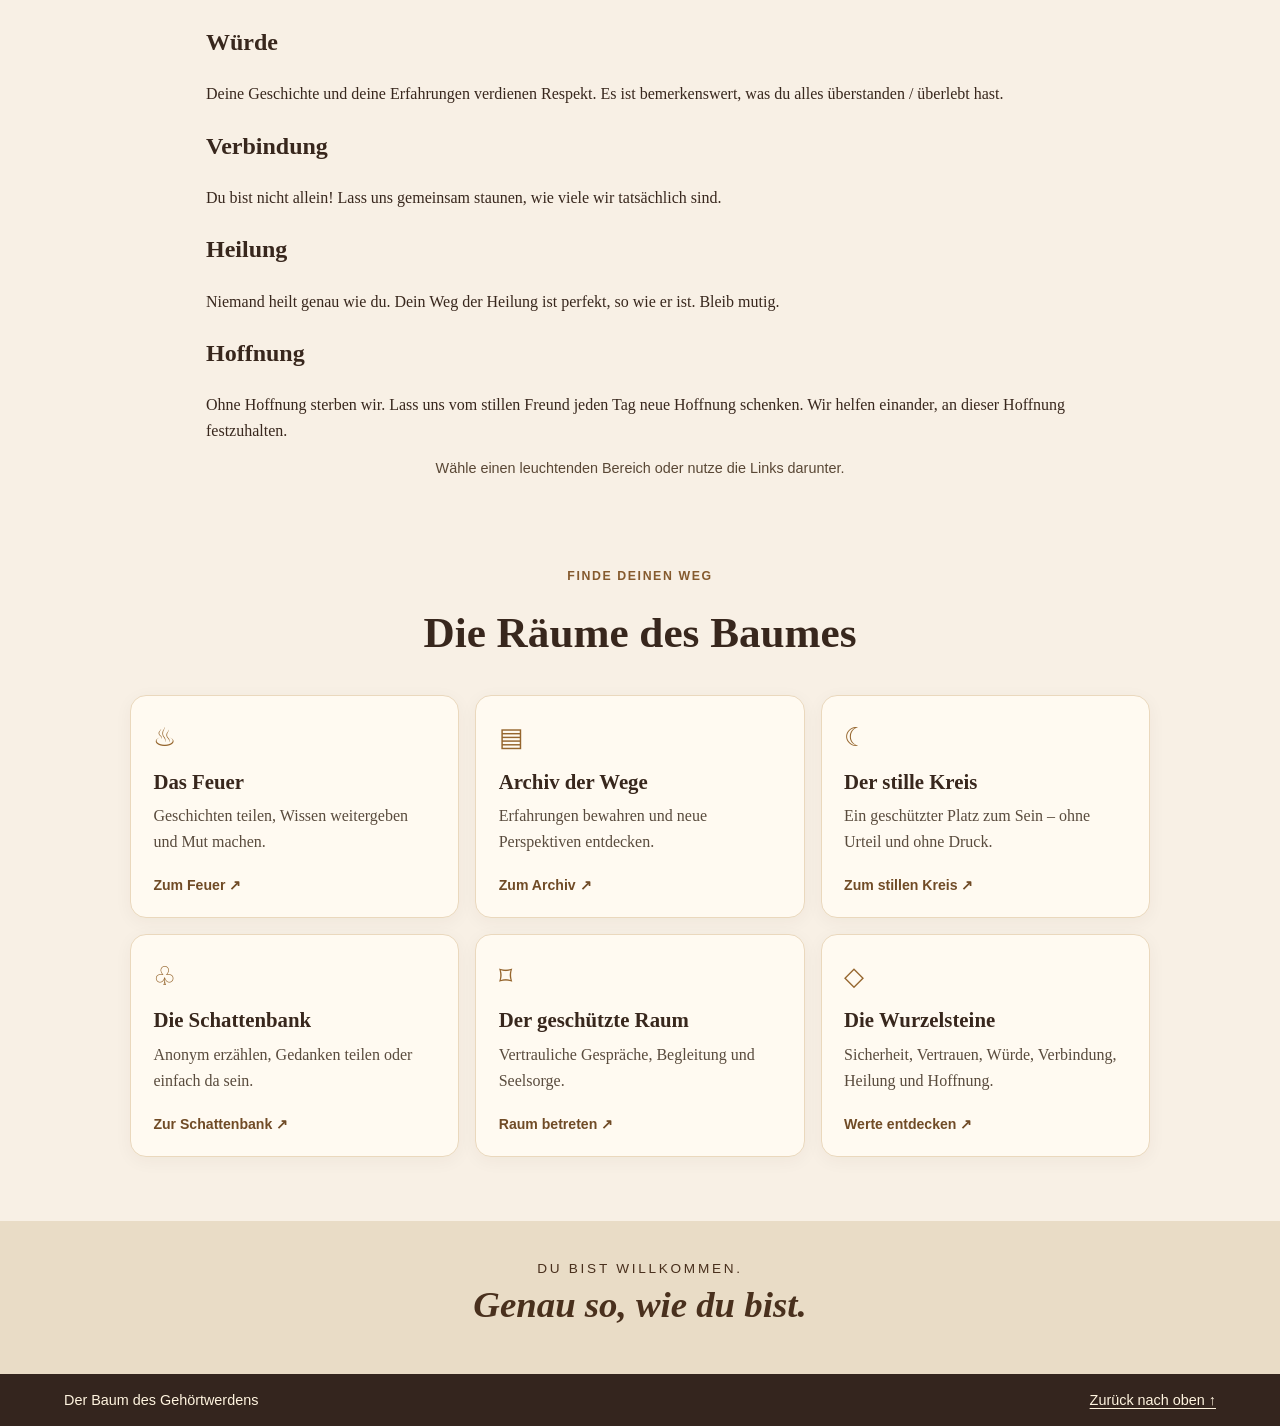
==== commit ae3d44c6: "Add confirmed Wurzelstein texts and improve homepage stone hotspots" ====
--- a/index.html
+++ b/index.html
@@ -27,18 +27,27 @@
 
     <section class="baumabschnitt" aria-label="Interaktive Karte des Baumes">
       <div class="baumrahmen">
-        <img class="baumbild" src="Baum%20des%20Geh%C3%B6rtwerdens.png" alt="Ein leuchtender alter Baum mit Feuerstelle, Bücherarchiv, gemütlichen Rückzugsorten und sechs Wurzelsteinen an einem Bach. Im Bild stehen einladende Worte über Geschichten, Vertrauen, Heilung und Gemeinschaft.">
+        <img class="baumbild" src="Baum%20des%20Geh%C3%B6rtwerdens.png" alt="Ein leuchtender alter Baum mit Feuerstelle, Bücherarchiv, gemütlichen Rückzugsorten und sechs Wurzelsteinen an einem Bach.">
         <a class="heisspunkt feuer" href="feuer/index.html" aria-label="Das Feuer – zum Teilen und Aufklären"><span>Das Feuer</span></a>
         <a class="heisspunkt archiv" href="archiv/index.html" aria-label="Archiv der Wege – Geschichten bewahren"><span>Archiv der Wege</span></a>
         <a class="heisspunkt kreis" href="stiller-kreis/index.html" aria-label="Der stille Kreis – ein Platz zum Sein"><span>Der stille Kreis</span></a>
         <a class="heisspunkt schattenbank" href="schattenbank/index.html" aria-label="Die Schattenbank – anonym erzählen"><span>Die Schattenbank</span></a>
         <a class="heisspunkt geschuetzter-raum" href="geschuetzter-raum/index.html" aria-label="Der geschützte Raum – vertrauliche Gespräche"><span>Der geschützte Raum</span></a>
-        <a class="heisspunkt wurzelstein wurzelstein-sicherheit" href="sicherheit/" aria-label="Sicherheit – zum Wurzelstein Sicherheit"><span>Sicherheit</span></a>
-        <a class="heisspunkt wurzelstein wurzelstein-vertrauen" href="vertrauen/" aria-label="Vertrauen – zum Wurzelstein Vertrauen"><span>Vertrauen</span></a>
-        <a class="heisspunkt wurzelstein wurzelstein-wuerde" href="wuerde/" aria-label="Würde – zum Wurzelstein Würde"><span>Würde</span></a>
-        <a class="heisspunkt wurzelstein wurzelstein-verbindung" href="verbindung/" aria-label="Verbindung – zum Wurzelstein Verbindung"><span>Verbindung</span></a>
-        <a class="heisspunkt wurzelstein wurzelstein-heilung" href="heilung/" aria-label="Heilung – zum Wurzelstein Heilung"><span>Heilung</span></a>
-        <a class="heisspunkt wurzelstein wurzelstein-hoffnung" href="hoffnung/" aria-label="Hoffnung – zum Wurzelstein Hoffnung"><span>Hoffnung</span></a>
+        <a class="heisspunkt wurzelstein wurzelstein-sicherheit" href="sicherheit/" aria-label="Sicherheit – Wurzelstein"><span>Sicherheit</span></a>
+        <a class="heisspunkt wurzelstein wurzelstein-vertrauen" href="vertrauen/" aria-label="Vertrauen – Wurzelstein"><span>Vertrauen</span></a>
+        <a class="heisspunkt wurzelstein wurzelstein-wuerde" href="wuerde/" aria-label="Würde – Wurzelstein"><span>Würde</span></a>
+        <a class="heisspunkt wurzelstein wurzelstein-verbindung" href="verbindung/" aria-label="Verbindung – Wurzelstein"><span>Verbindung</span></a>
+        <a class="heisspunkt wurzelstein wurzelstein-heilung" href="heilung/" aria-label="Heilung – Wurzelstein"><span>Heilung</span></a>
+        <a class="heisspunkt wurzelstein wurzelstein-hoffnung" href="hoffnung/" aria-label="Hoffnung – Wurzelstein"><span>Hoffnung</span></a>
+      </div>
+
+      <div class="wurzeltexte" aria-label="Texte der Wurzelsteine">
+        <article><h2>Sicherheit</h2><p>Sicherheit bedeutet, angenommen zu werden. So wie du bist, bist du genau richtig.</p></article>
+        <article><h2>Vertrauen</h2><p>Wir verurteilen hier niemandem. Wir glauben jedem und jeder, denn was er / sie erzählt ist genauso passiert.</p></article>
+        <article><h2>Würde</h2><p>Deine Geschichte und deine Erfahrungen verdienen Respekt. Es ist bemerkenswert, was du alles überstanden / überlebt hast.</p></article>
+        <article><h2>Verbindung</h2><p>Du bist nicht allein! Lass uns gemeinsam staunen, wie viele wir tatsächlich sind.</p></article>
+        <article><h2>Heilung</h2><p>Niemand heilt genau wie du. Dein Weg der Heilung ist perfekt, so wie er ist. Bleib mutig.</p></article>
+        <article><h2>Hoffnung</h2><p>Ohne Hoffnung sterben wir. Lass uns vom stillen Freund jeden Tag neue Hoffnung schenken. Wir helfen einander, an dieser Hoffnung festzuhalten.</p></article>
       </div>
       <p class="bildhinweis">Wähle einen leuchtenden Bereich oder nutze die Links darunter.</p>
     </section>
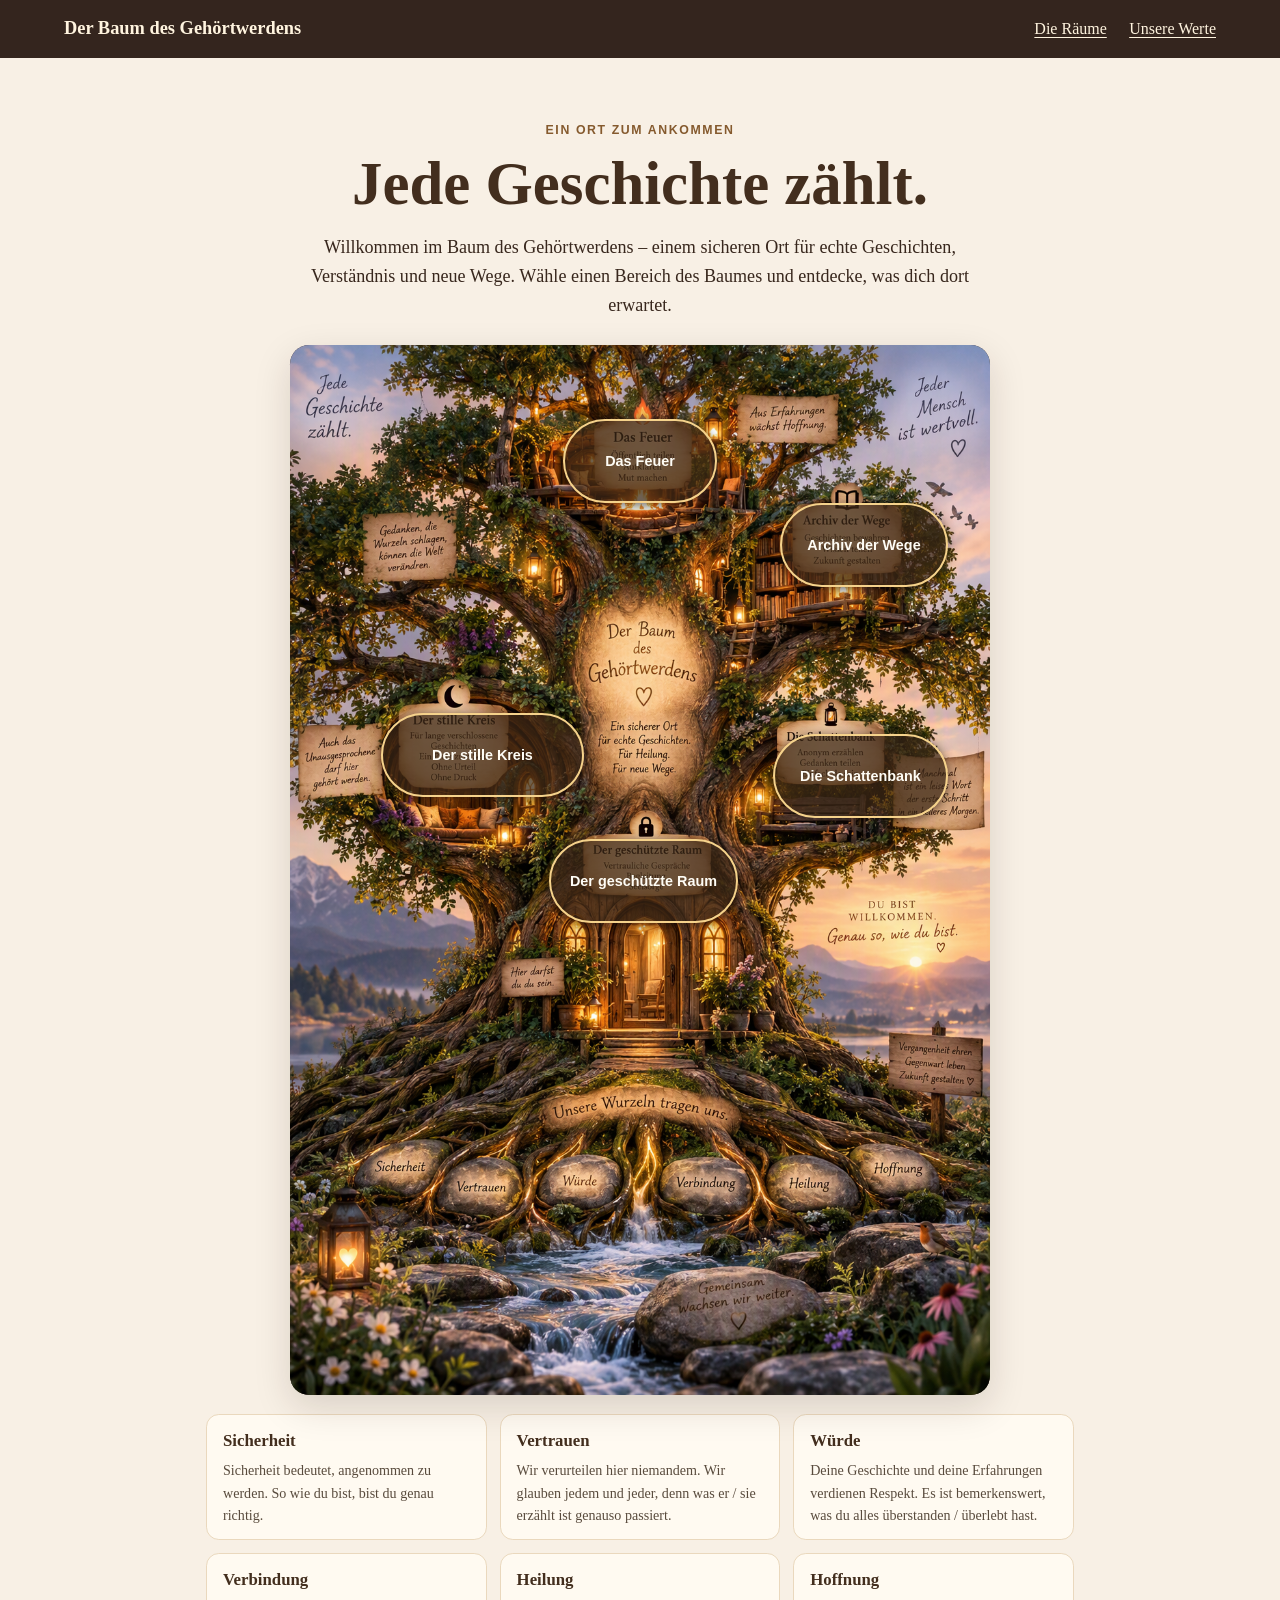
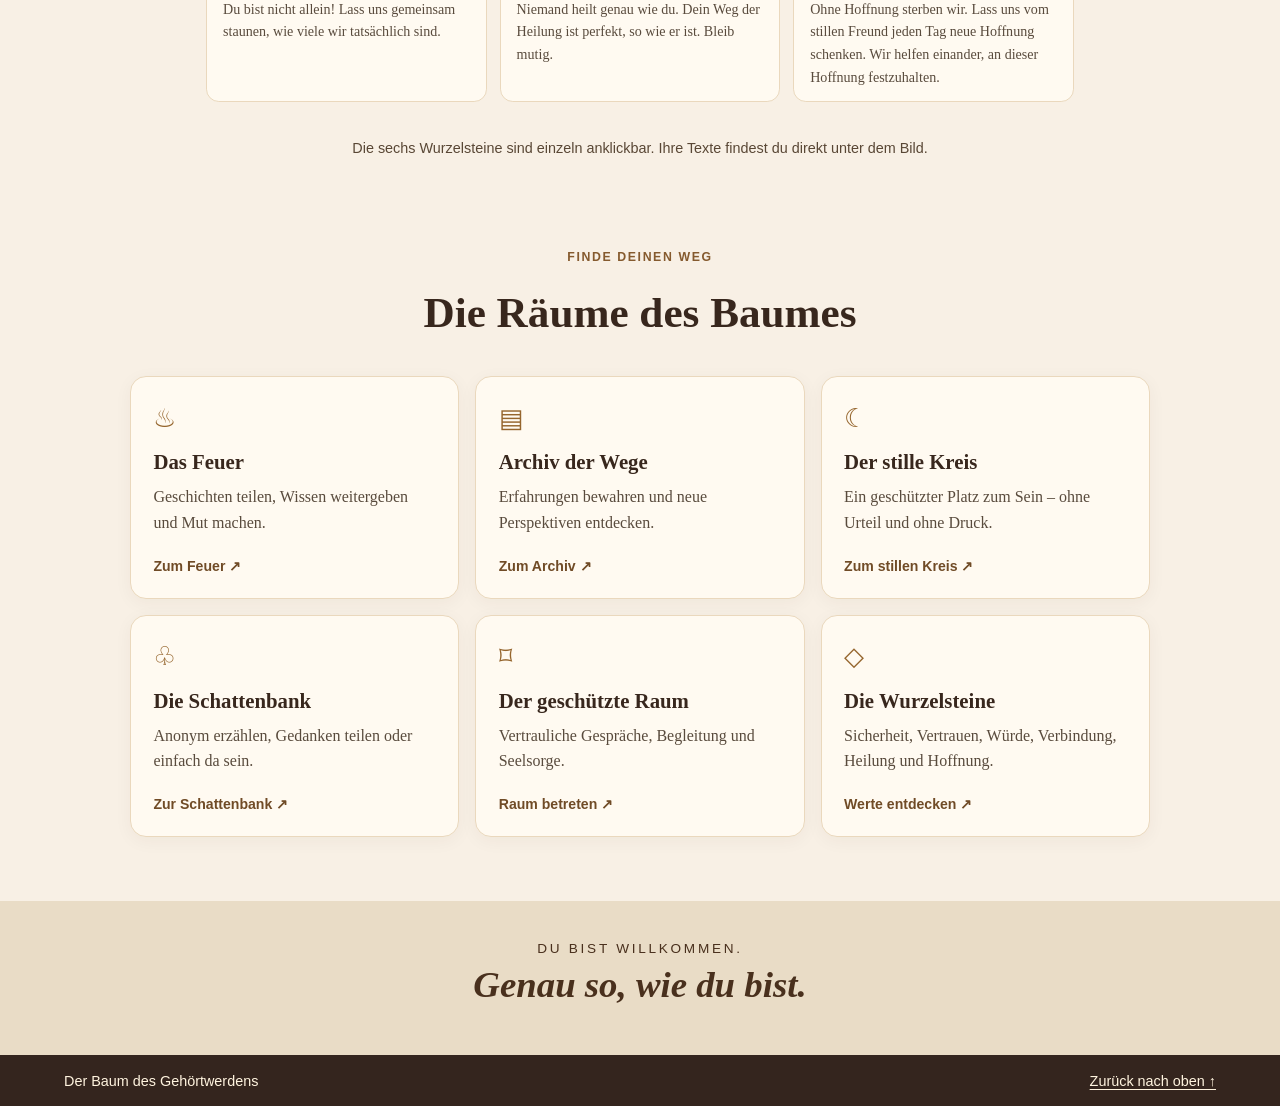
==== commit 256cd628: "Make six responsive, transparent stone hotspots with subtle gold hover outlines" ====
--- a/index.html
+++ b/index.html
@@ -33,12 +33,12 @@
         <a class="heisspunkt kreis" href="stiller-kreis/index.html" aria-label="Der stille Kreis – ein Platz zum Sein"><span>Der stille Kreis</span></a>
         <a class="heisspunkt schattenbank" href="schattenbank/index.html" aria-label="Die Schattenbank – anonym erzählen"><span>Die Schattenbank</span></a>
         <a class="heisspunkt geschuetzter-raum" href="geschuetzter-raum/index.html" aria-label="Der geschützte Raum – vertrauliche Gespräche"><span>Der geschützte Raum</span></a>
-        <a class="heisspunkt wurzelstein wurzelstein-sicherheit" href="sicherheit/" aria-label="Sicherheit – Wurzelstein"><span>Sicherheit</span></a>
-        <a class="heisspunkt wurzelstein wurzelstein-vertrauen" href="vertrauen/" aria-label="Vertrauen – Wurzelstein"><span>Vertrauen</span></a>
-        <a class="heisspunkt wurzelstein wurzelstein-wuerde" href="wuerde/" aria-label="Würde – Wurzelstein"><span>Würde</span></a>
-        <a class="heisspunkt wurzelstein wurzelstein-verbindung" href="verbindung/" aria-label="Verbindung – Wurzelstein"><span>Verbindung</span></a>
-        <a class="heisspunkt wurzelstein wurzelstein-heilung" href="heilung/" aria-label="Heilung – Wurzelstein"><span>Heilung</span></a>
-        <a class="heisspunkt wurzelstein wurzelstein-hoffnung" href="hoffnung/" aria-label="Hoffnung – Wurzelstein"><span>Hoffnung</span></a>
+        <a class="heisspunkt wurzelstein wurzelstein-sicherheit" href="sicherheit/" aria-label="Sicherheit – Wurzelstein"><span class="nur-lesbar">Sicherheit</span></a>
+        <a class="heisspunkt wurzelstein wurzelstein-vertrauen" href="vertrauen/" aria-label="Vertrauen – Wurzelstein"><span class="nur-lesbar">Vertrauen</span></a>
+        <a class="heisspunkt wurzelstein wurzelstein-wuerde" href="wuerde/" aria-label="Würde – Wurzelstein"><span class="nur-lesbar">Würde</span></a>
+        <a class="heisspunkt wurzelstein wurzelstein-verbindung" href="verbindung/" aria-label="Verbindung – Wurzelstein"><span class="nur-lesbar">Verbindung</span></a>
+        <a class="heisspunkt wurzelstein wurzelstein-heilung" href="heilung/" aria-label="Heilung – Wurzelstein"><span class="nur-lesbar">Heilung</span></a>
+        <a class="heisspunkt wurzelstein wurzelstein-hoffnung" href="hoffnung/" aria-label="Hoffnung – Wurzelstein"><span class="nur-lesbar">Hoffnung</span></a>
       </div>
 
       <div class="wurzeltexte" aria-label="Texte der Wurzelsteine">
@@ -49,7 +49,7 @@
         <article><h2>Heilung</h2><p>Niemand heilt genau wie du. Dein Weg der Heilung ist perfekt, so wie er ist. Bleib mutig.</p></article>
         <article><h2>Hoffnung</h2><p>Ohne Hoffnung sterben wir. Lass uns vom stillen Freund jeden Tag neue Hoffnung schenken. Wir helfen einander, an dieser Hoffnung festzuhalten.</p></article>
       </div>
-      <p class="bildhinweis">Wähle einen leuchtenden Bereich oder nutze die Links darunter.</p>
+      <p class="bildhinweis">Die sechs Wurzelsteine sind einzeln anklickbar. Ihre Texte findest du direkt unter dem Bild.</p>
     </section>
 
     <section class="raeume" id="raeume" aria-labelledby="raeume-titel">
--- a/styles.css
+++ b/styles.css
@@ -1 +1 @@
-:root{color-scheme:light;--dunkel:#38271d;--braun:#694329;--gold:#d9a85d;--creme:#fff6e8;--papier:#f6ead7;--gruen:#354332;--schatten:0 12px 36px #27170e25}*{box-sizing:border-box}html{scroll-behavior:smooth}body{margin:0;background:#f8f0e5;color:var(--dunkel);font-family:Georgia,'Times New Roman',serif;line-height:1.6}.sprunglink{position:absolute;left:1rem;top:-5rem;background:white;color:#21160f;padding:.7rem 1rem;z-index:20}.sprunglink:focus{top:1rem}.kopf{display:flex;justify-content:space-between;align-items:center;gap:1rem;padding:.9rem clamp(1rem,5vw,4rem);background:#34251e;color:#fff4df}.marke{font-weight:bold;font-size:1.15rem;color:inherit;text-decoration:none}.kopf nav{display:flex;gap:1.4rem}.kopf a,.fuss a{color:inherit;text-underline-offset:.2em}.kopf a:focus-visible,.fuss a:focus-visible{outline:3px solid #f1c979;outline-offset:4px}.einstieg{text-align:center;max-width:760px;margin:0 auto;padding:3.2rem 1.25rem 1.6rem}.willkommen{color:#855a2e;letter-spacing:.13em;text-transform:uppercase;font:700 .77rem/1.4 Arial,sans-serif}.einstieg h1{font-size:clamp(2rem,5vw,3.8rem);line-height:1.08;margin:.45rem 0 1rem;color:#432e1e}.einstiegstext{font-size:1.13rem;max-width:660px;margin:auto}.baumabschnitt{max-width:900px;margin:0 auto;padding:0 1rem}.baumrahmen{position:relative;width:min(100%,700px);margin:0 auto;overflow:hidden;border-radius:1.2rem;box-shadow:var(--schatten);background:#34251e}.baumbild{display:block;width:100%;height:auto}.heisspunkt{position:absolute;display:flex;align-items:center;justify-content:center;text-align:center;padding:.3rem;color:#fffdf6;background:#3a2615b8;border:2px solid #f5d28b;border-radius:999px;text-decoration:none;font:bold clamp(.55rem,1.4vw,.9rem)/1.15 Arial,sans-serif;box-shadow:0 2px 12px #160c08aa;transition:transform .2s ease,background-color .2s ease,box-shadow .2s ease}.heisspunkt span{max-width:100%}.heisspunkt:hover{transform:scale(1.09);background:#765024ed;box-shadow:0 0 0 5px #ffe4a155,0 5px 16px #160c08aa}.heisspunkt:focus-visible{outline:4px solid white;outline-offset:3px;background:#563817}.feuer{left:39%;top:7%;width:22%;height:8%}.archiv{left:70%;top:15%;width:24%;height:8%}.kreis{left:13%;top:35%;width:29%;height:8%}.schattenbank{left:69%;top:37%;width:25%;height:8%}.geschuetzter-raum{left:37%;top:47%;width:27%;height:8%}.wurzelstein{top:76.5%;width:8%;height:5.5%;padding:.12rem .18rem;font-size:clamp(.48rem,1.05vw,.72rem);line-height:1.05}.wurzelstein-sicherheit{left:27%}.wurzelstein-vertrauen{left:35%}.wurzelstein-wuerde{left:43%}.wurzelstein-verbindung{left:51%}.wurzelstein-heilung{left:59%}.wurzelstein-hoffnung{left:67%}.bildhinweis{text-align:center;color:#594735;font:.9rem Arial,sans-serif;margin:1rem 0 3rem}.raeume{max-width:1100px;margin:0 auto;padding:2rem clamp(1rem,4vw,2.5rem) 4rem}.raeume>.willkommen,.raeume>h2{text-align:center}.raeume h2{font-size:clamp(1.8rem,4vw,2.7rem);margin:.3rem 0 1.8rem}.kartenraster{display:grid;grid-template-columns:repeat(3,minmax(0,1fr));gap:1rem}.raumkarte{display:block;padding:1.35rem 1.4rem 1.2rem;background:#fffaf1;border:1px solid #ead8bd;border-radius:1rem;box-shadow:0 4px 18px #3a26140c;color:inherit;text-decoration:none;transition:transform .2s ease,box-shadow .2s ease,border-color .2s ease}.raumkarte:hover{transform:translateY(-4px);border-color:#c49a5b;box-shadow:var(--schatten)}.raumkarte:focus-visible{outline:3px solid #79542d;outline-offset:3px}.symbol{font-size:1.6rem;color:#95652d}.raumkarte h3{margin:.35rem 0;font-size:1.3rem}.raumkarte p{margin:.3rem 0 1.1rem;color:#594b3d}.weiter{font:700 .88rem Arial,sans-serif;color:#704b26}.schlusswort{text-align:center;background:#e9dcc6;padding:2.5rem 1rem;color:#49301d}.schlusswort p{margin:0;font:.85rem Arial,sans-serif;letter-spacing:.2em;text-transform:uppercase}.schlusswort strong{display:block;font-size:clamp(1.5rem,4vw,2.3rem);font-style:italic}.fuss{background:#34251e;color:#fff4df;display:flex;justify-content:space-between;align-items:center;gap:1rem;padding:1.1rem clamp(1rem,5vw,4rem);font:.9rem Arial,sans-serif}.fuss p{margin:0}.unterseite{min-height:75vh}.sisu{max-width:760px;margin:0 auto;padding:3rem 1.25rem 5rem}.sisu h1{font-size:clamp(2.2rem,6vw,4rem);line-height:1.1;margin:.3rem 0 1rem}.sisu .lead{font-size:1.25rem}.hinweis{background:#fffaf1;border-left:4px solid #c18b42;padding:1rem 1.2rem;border-radius:.2rem .8rem .8rem .2rem;margin:2rem 0}.ruecklink{display:inline-block;margin-top:1.6rem;color:#67451f;font-weight:bold;text-underline-offset:.2em}.ruecklink:focus-visible{outline:3px solid #79542d;outline-offset:4px}@media(max-width:760px){.kartenraster{grid-template-columns:repeat(2,minmax(0,1fr))}.kopf{align-items:flex-start}.kopf nav{gap:.8rem;font-size:.92rem}.baumrahmen{border-radius:.7rem}.einstieg{padding-top:2.3rem}}@media(max-width:480px){.kopf{display:block}.kopf nav{margin-top:.45rem}.kartenraster{grid-template-columns:1fr}.einstiegstext{font-size:1rem}.wurzelstein{width:8.2%;height:5%;border-width:1px;padding:.08rem;font-size:clamp(.4rem,1.8vw,.58rem)}.wurzelstein-sicherheit{left:26.8%}.wurzelstein-vertrauen{left:34.8%}.wurzelstein-wuerde{left:42.8%}.wurzelstein-verbindung{left:50.8%}.wurzelstein-heilung{left:58.8%}.wurzelstein-hoffnung{left:66.8%}.fuss{align-items:flex-start;flex-direction:column}}@media(prefers-reduced-motion:reduce){*,*::before,*::after{scroll-behavior:auto!important;transition:none!important}}+:root{color-scheme:light;--dunkel:#38271d;--braun:#694329;--gold:#d9a85d;--creme:#fff6e8;--papier:#f6ead7;--gruen:#354332;--schatten:0 12px 36px #27170e25}*{box-sizing:border-box}html{scroll-behavior:smooth}body{margin:0;background:#f8f0e5;color:var(--dunkel);font-family:Georgia,'Times New Roman',serif;line-height:1.6}.sprunglink{position:absolute;left:1rem;top:-5rem;background:white;color:#21160f;padding:.7rem 1rem;z-index:20}.sprunglink:focus{top:1rem}.kopf{display:flex;justify-content:space-between;align-items:center;gap:1rem;padding:.9rem clamp(1rem,5vw,4rem);background:#34251e;color:#fff4df}.marke{font-weight:bold;font-size:1.15rem;color:inherit;text-decoration:none}.kopf nav{display:flex;gap:1.4rem}.kopf a,.fuss a{color:inherit;text-underline-offset:.2em}.kopf a:focus-visible,.fuss a:focus-visible{outline:3px solid #f1c979;outline-offset:4px}.einstieg{text-align:center;max-width:760px;margin:0 auto;padding:3.2rem 1.25rem 1.6rem}.willkommen{color:#855a2e;letter-spacing:.13em;text-transform:uppercase;font:700 .77rem/1.4 Arial,sans-serif}.einstieg h1{font-size:clamp(2rem,5vw,3.8rem);line-height:1.08;margin:.45rem 0 1rem;color:#432e1e}.einstiegstext{font-size:1.13rem;max-width:660px;margin:auto}.baumabschnitt{max-width:900px;margin:0 auto;padding:0 1rem}.baumrahmen{position:relative;width:min(100%,700px);margin:0 auto;overflow:hidden;border-radius:1.2rem;box-shadow:var(--schatten);background:#34251e}.baumbild{display:block;width:100%;height:auto}.heisspunkt{position:absolute;display:flex;align-items:center;justify-content:center;text-align:center;padding:.3rem;color:#fffdf6;background:#3a2615b8;border:2px solid #f5d28b;border-radius:999px;text-decoration:none;font:bold clamp(.55rem,1.4vw,.9rem)/1.15 Arial,sans-serif;box-shadow:0 2px 12px #160c08aa;transition:transform .2s ease,background-color .2s ease,box-shadow .2s ease}.heisspunkt span{max-width:100%}.heisspunkt:hover{transform:scale(1.09);background:#765024ed;box-shadow:0 0 0 5px #ffe4a155,0 5px 16px #160c08aa}.heisspunkt:focus-visible{outline:4px solid white;outline-offset:3px;background:#563817}.feuer{left:39%;top:7%;width:22%;height:8%}.archiv{left:70%;top:15%;width:24%;height:8%}.kreis{left:13%;top:35%;width:29%;height:8%}.schattenbank{left:69%;top:37%;width:25%;height:8%}.geschuetzter-raum{left:37%;top:47%;width:27%;height:8%}.wurzelstein{top:76.5%;width:7.6%;height:5.5%;padding:0;color:transparent;background:transparent;border:2px solid transparent;border-radius:45%;box-shadow:none;font-size:0;line-height:0;transition:border-color .18s ease,outline-color .18s ease}.wurzelstein:hover{transform:none;background:transparent;border-color:#e4b85e;box-shadow:0 0 0 2px #e4b85e55}.wurzelstein:focus-visible{outline:2px solid #f5d28b;outline-offset:2px;background:transparent}.nur-lesbar{position:absolute;width:1px;height:1px;padding:0;margin:-1px;overflow:hidden;clip:rect(0,0,0,0);white-space:nowrap;border:0}.wurzelstein-sicherheit{left:27%}.wurzelstein-vertrauen{left:35%}.wurzelstein-wuerde{left:43%}.wurzelstein-verbindung{left:51%}.wurzelstein-heilung{left:59%}.wurzelstein-hoffnung{left:67%}.wurzeltexte{display:grid;grid-template-columns:repeat(3,minmax(0,1fr));gap:.8rem;margin:1.2rem 0 2.4rem}.wurzeltexte article{background:#fffaf1;border:1px solid #ead8bd;border-radius:.8rem;padding:.8rem 1rem}.wurzeltexte h2{font-size:1.05rem;margin:0 0 .25rem;color:#432e1e}.wurzeltexte p{font-size:.88rem;margin:0;color:#594b3d}.bildhinweis{text-align:center;color:#594735;font:.9rem Arial,sans-serif;margin:1rem 0 3rem}.raeume{max-width:1100px;margin:0 auto;padding:2rem clamp(1rem,4vw,2.5rem) 4rem}.raeume>.willkommen,.raeume>h2{text-align:center}.raeume h2{font-size:clamp(1.8rem,4vw,2.7rem);margin:.3rem 0 1.8rem}.kartenraster{display:grid;grid-template-columns:repeat(3,minmax(0,1fr));gap:1rem}.raumkarte{display:block;padding:1.35rem 1.4rem 1.2rem;background:#fffaf1;border:1px solid #ead8bd;border-radius:1rem;box-shadow:0 4px 18px #3a26140c;color:inherit;text-decoration:none;transition:transform .2s ease,box-shadow .2s ease,border-color .2s ease}.raumkarte:hover{transform:translateY(-4px);border-color:#c49a5b;box-shadow:var(--schatten)}.raumkarte:focus-visible{outline:3px solid #79542d;outline-offset:3px}.symbol{font-size:1.6rem;color:#95652d}.raumkarte h3{margin:.35rem 0;font-size:1.3rem}.raumkarte p{margin:.3rem 0 1.1rem;color:#594b3d}.weiter{font:700 .88rem Arial,sans-serif;color:#704b26}.schlusswort{text-align:center;background:#e9dcc6;padding:2.5rem 1rem;color:#49301d}.schlusswort p{margin:0;font:.85rem Arial,sans-serif;letter-spacing:.2em;text-transform:uppercase}.schlusswort strong{display:block;font-size:clamp(1.5rem,4vw,2.3rem);font-style:italic}.fuss{background:#34251e;color:#fff4df;display:flex;justify-content:space-between;align-items:center;gap:1rem;padding:1.1rem clamp(1rem,5vw,4rem);font:.9rem Arial,sans-serif}.fuss p{margin:0}.unterseite{min-height:75vh}.sisu{max-width:760px;margin:0 auto;padding:3rem 1.25rem 5rem}.sisu h1{font-size:clamp(2.2rem,6vw,4rem);line-height:1.1;margin:.3rem 0 1rem}.sisu .lead{font-size:1.25rem}.hinweis{background:#fffaf1;border-left:4px solid #c18b42;padding:1rem 1.2rem;border-radius:.2rem .8rem .8rem .2rem;margin:2rem 0}.ruecklink{display:inline-block;margin-top:1.6rem;color:#67451f;font-weight:bold;text-underline-offset:.2em}.ruecklink:focus-visible{outline:3px solid #79542d;outline-offset:4px}@media(max-width:760px){.kartenraster{grid-template-columns:repeat(2,minmax(0,1fr))}.kopf{align-items:flex-start}.kopf nav{gap:.8rem;font-size:.92rem}.baumrahmen{border-radius:.7rem}.einstieg{padding-top:2.3rem}.wurzeltexte{grid-template-columns:repeat(2,minmax(0,1fr))}}@media(max-width:480px){.kopf{display:block}.kopf nav{margin-top:.45rem}.kartenraster{grid-template-columns:1fr}.wurzeltexte{grid-template-columns:1fr}.einstiegstext{font-size:1rem}.wurzelstein{width:7.6%;height:5.5%;border-width:1px}.wurzelstein-sicherheit{left:27%}.wurzelstein-vertrauen{left:35%}.wurzelstein-wuerde{left:43%}.wurzelstein-verbindung{left:51%}.wurzelstein-heilung{left:59%}.wurzelstein-hoffnung{left:67%}.fuss{align-items:flex-start;flex-direction:column}}@media(prefers-reduced-motion:reduce){*,*::before,*::after{scroll-behavior:auto!important;transition:none!important}}
